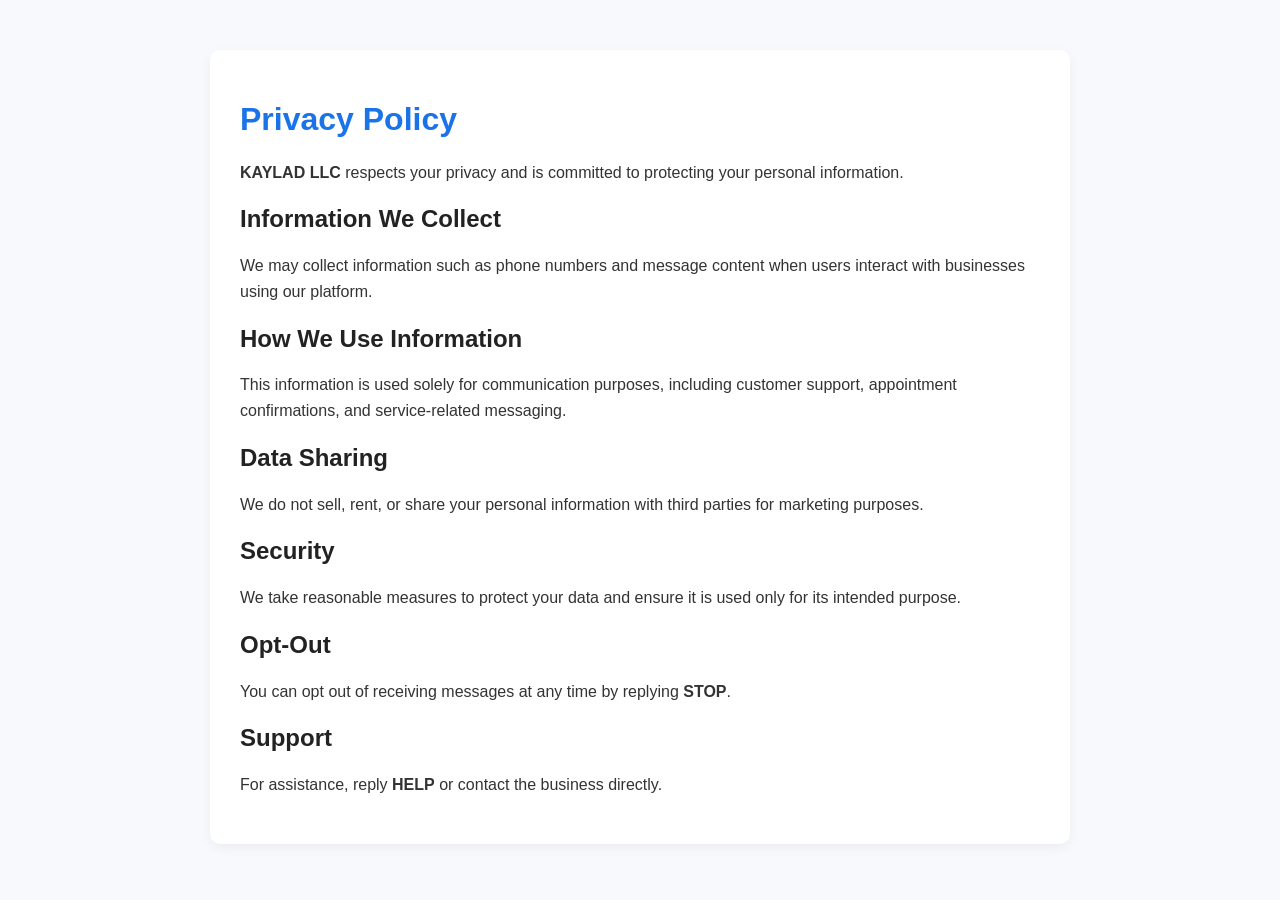
==== privacy.html @ c2856571 "Add Privacy Policy and Terms & Conditions HTML files" ====
<!DOCTYPE html>
<html lang="en">
<head>
  <meta charset="UTF-8">
  <title>Privacy Policy - KAYLAD LLC</title>
  <style>
    body {
      font-family: Arial, sans-serif;
      background: #f7f9fc;
      margin: 0;
      padding: 0;
      color: #333;
    }
    .container {
      max-width: 800px;
      margin: 50px auto;
      background: #fff;
      padding: 30px;
      border-radius: 10px;
      box-shadow: 0 4px 12px rgba(0,0,0,0.05);
    }
    h1 {
      color: #1a73e8;
    }
    h2 {
      margin-top: 20px;
      color: #222;
    }
    p {
      line-height: 1.6;
    }
  </style>
</head>
<body>
  <div class="container">
    <h1>Privacy Policy</h1>
    <p><strong>KAYLAD LLC</strong> respects your privacy and is committed to protecting your personal information.</p>

    <h2>Information We Collect</h2>
    <p>We may collect information such as phone numbers and message content when users interact with businesses using our platform.</p>

    <h2>How We Use Information</h2>
    <p>This information is used solely for communication purposes, including customer support, appointment confirmations, and service-related messaging.</p>

    <h2>Data Sharing</h2>
    <p>We do not sell, rent, or share your personal information with third parties for marketing purposes.</p>

    <h2>Security</h2>
    <p>We take reasonable measures to protect your data and ensure it is used only for its intended purpose.</p>

    <h2>Opt-Out</h2>
    <p>You can opt out of receiving messages at any time by replying <strong>STOP</strong>.</p>

    <h2>Support</h2>
    <p>For assistance, reply <strong>HELP</strong> or contact the business directly.</p>
  </div>
</body>
</html>
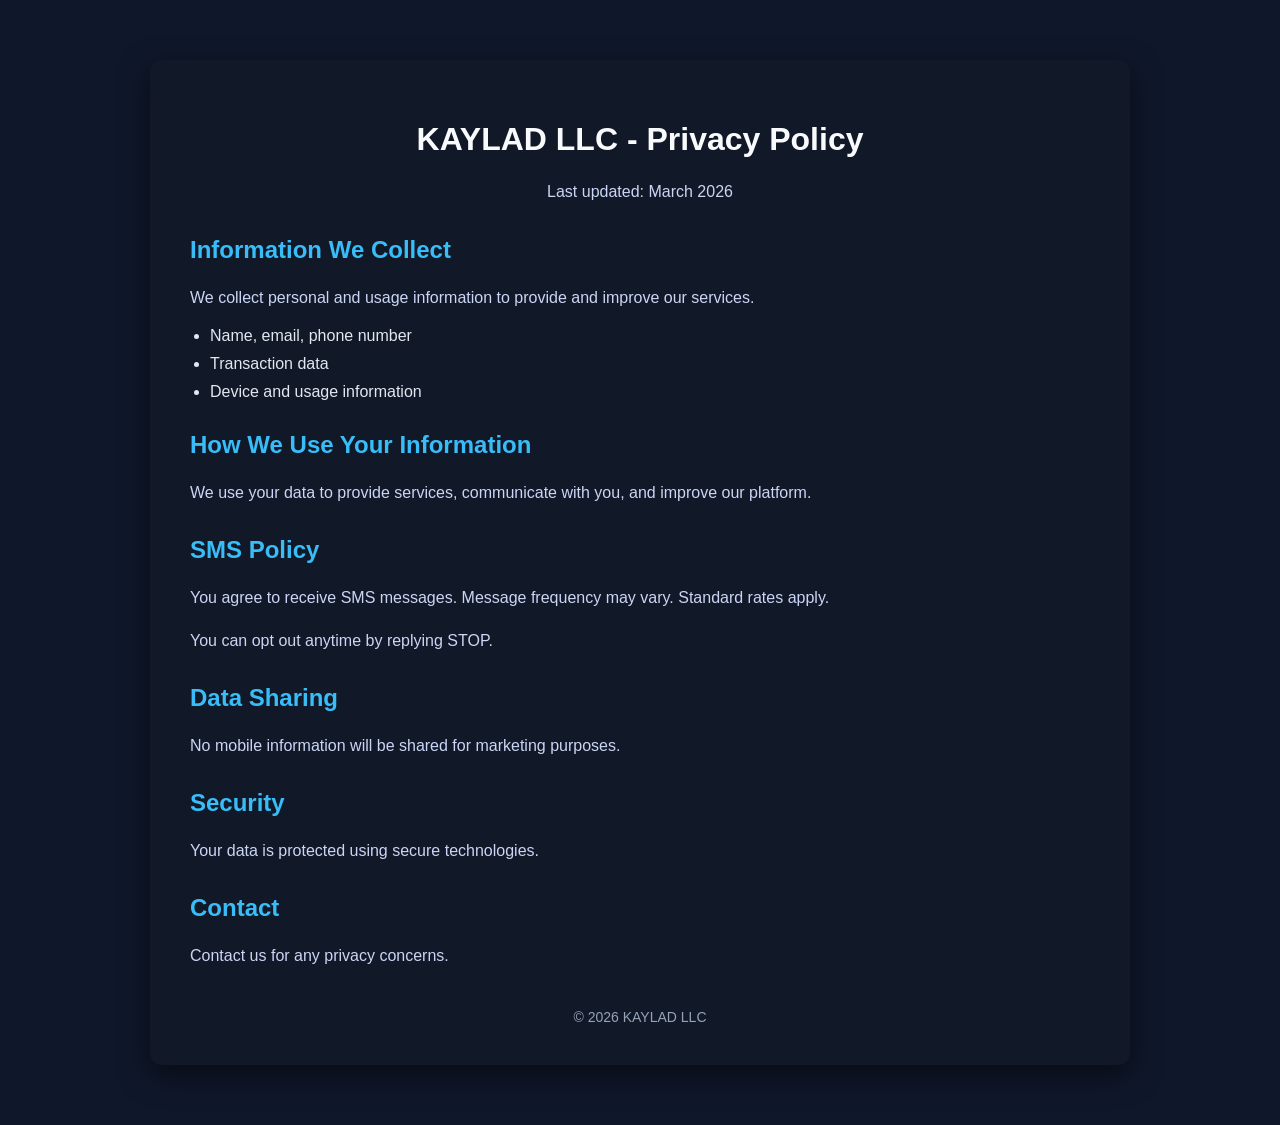
==== commit c1fe1648: "Revise Privacy Policy and Terms of Service; update content and styling" ====
--- a/privacy.html
+++ b/privacy.html
@@ -1,58 +1,48 @@
 <!DOCTYPE html>
-<html lang="en">
+<html>
 <head>
-  <meta charset="UTF-8">
-  <title>Privacy Policy - KAYLAD LLC</title>
-  <style>
-    body {
-      font-family: Arial, sans-serif;
-      background: #f7f9fc;
-      margin: 0;
-      padding: 0;
-      color: #333;
-    }
-    .container {
-      max-width: 800px;
-      margin: 50px auto;
-      background: #fff;
-      padding: 30px;
-      border-radius: 10px;
-      box-shadow: 0 4px 12px rgba(0,0,0,0.05);
-    }
-    h1 {
-      color: #1a73e8;
-    }
-    h2 {
-      margin-top: 20px;
-      color: #222;
-    }
-    p {
-      line-height: 1.6;
-    }
-  </style>
+  <title>Privacy Policy</title>
+  <link rel="stylesheet" href="style.css">
 </head>
+
 <body>
   <div class="container">
-    <h1>Privacy Policy</h1>
-    <p><strong>KAYLAD LLC</strong> respects your privacy and is committed to protecting your personal information.</p>
+
+    <div class="header">
+      <h1>KAYLAD LLC - Privacy Policy</h1>
+      <p>Last updated: March 2026</p>
+    </div>
 
     <h2>Information We Collect</h2>
-    <p>We may collect information such as phone numbers and message content when users interact with businesses using our platform.</p>
+    <p>We collect personal and usage information to provide and improve our services.</p>
 
-    <h2>How We Use Information</h2>
-    <p>This information is used solely for communication purposes, including customer support, appointment confirmations, and service-related messaging.</p>
+    <ul>
+      <li>Name, email, phone number</li>
+      <li>Transaction data</li>
+      <li>Device and usage information</li>
+    </ul>
+
+    <h2>How We Use Your Information</h2>
+    <p>We use your data to provide services, communicate with you, and improve our platform.</p>
+
+    <h2>SMS Policy</h2>
+    <p>You agree to receive SMS messages. Message frequency may vary. Standard rates apply.</p>
+    <p>You can opt out anytime by replying STOP.</p>
 
     <h2>Data Sharing</h2>
-    <p>We do not sell, rent, or share your personal information with third parties for marketing purposes.</p>
+    <p>No mobile information will be shared for marketing purposes.</p>
 
     <h2>Security</h2>
-    <p>We take reasonable measures to protect your data and ensure it is used only for its intended purpose.</p>
+    <p>Your data is protected using secure technologies.</p>
 
-    <h2>Opt-Out</h2>
-    <p>You can opt out of receiving messages at any time by replying <strong>STOP</strong>.</p>
+    <h2>Contact</h2>
+    <p>Contact us for any privacy concerns.</p>
 
-    <h2>Support</h2>
-    <p>For assistance, reply <strong>HELP</strong> or contact the business directly.</p>
+    <div class="footer">
+      © 2026 KAYLAD LLC
+
+    </div>
+
   </div>
 </body>
 </html>
--- a/style.css
+++ b/style.css
@@ -0,0 +1,52 @@
+body {
+  font-family: -apple-system, BlinkMacSystemFont, "Segoe UI", Roboto, Arial;
+  background: #0f172a;
+  color: #e2e8f0;
+  margin: 0;
+  padding: 0;
+}
+
+.container {
+  max-width: 900px;
+  margin: 60px auto;
+  background: #111827;
+  padding: 40px;
+  border-radius: 12px;
+  box-shadow: 0 10px 30px rgba(0,0,0,0.5);
+}
+
+h1 {
+  font-size: 32px;
+  margin-bottom: 20px;
+  color: #f8fafc;
+}
+
+h2 {
+  margin-top: 30px;
+  color: #38bdf8;
+}
+
+p {
+  line-height: 1.7;
+  color: #cbd5f5;
+}
+
+ul {
+  padding-left: 20px;
+}
+
+li {
+  margin-bottom: 10px;
+}
+
+.header {
+  text-align: center;
+  margin-bottom: 30px;
+}
+
+.footer {
+  margin-top: 40px;
+  font-size: 14px;
+  color: #94a3b8;
+  text-align: center;
+}
